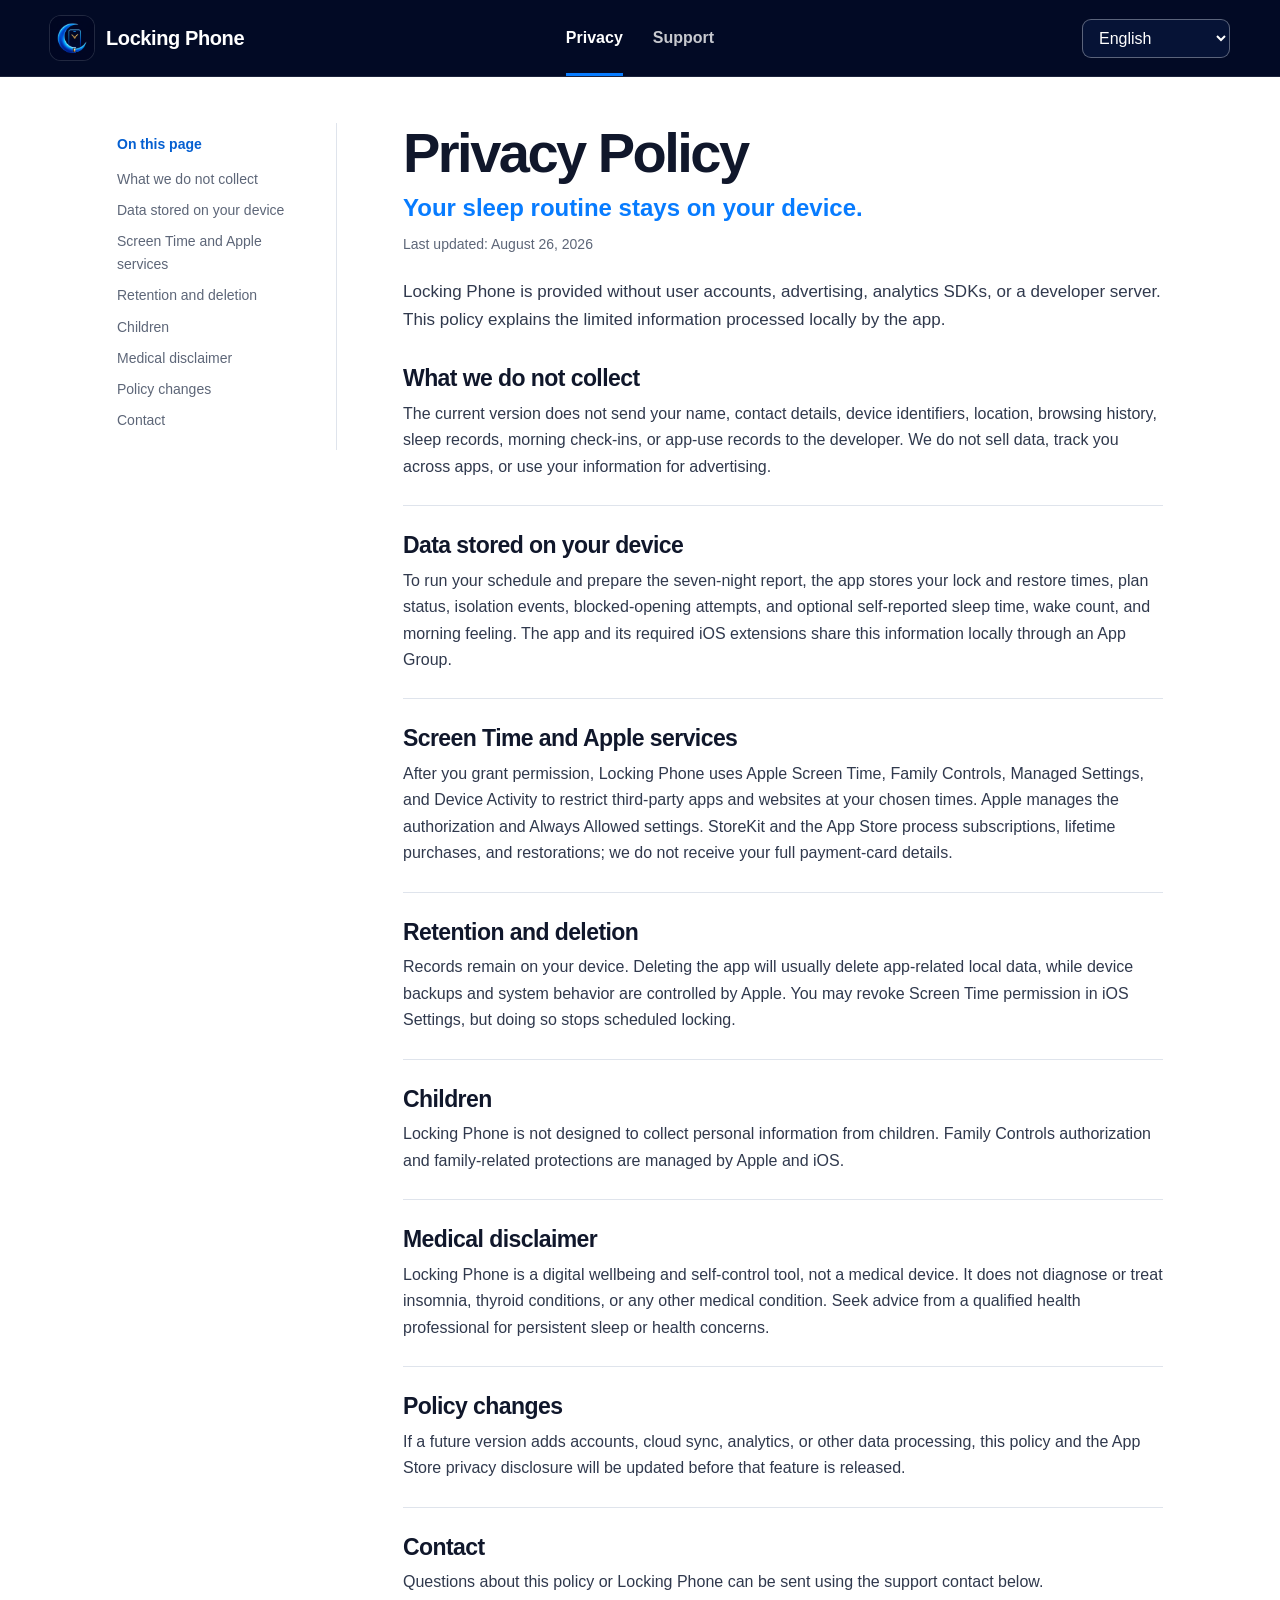
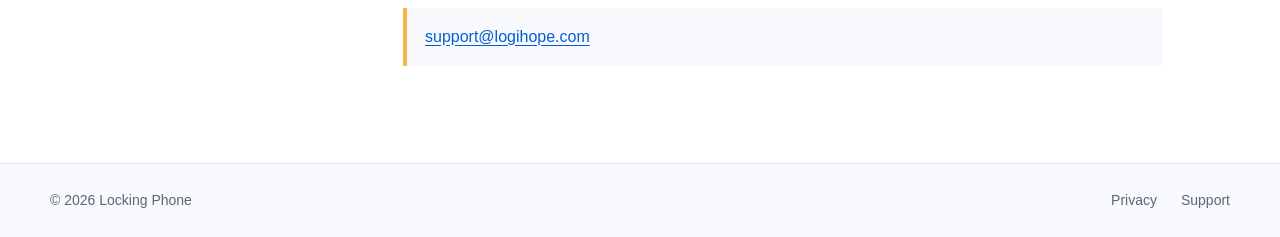
==== privacy.html @ f1afa605 "feat: add Locking Phone website" ====
<!doctype html>
<html lang="en">
<head>
  <meta charset="utf-8"><meta name="viewport" content="width=device-width, initial-scale=1"><meta name="color-scheme" content="light">
  <meta name="description" content="Privacy Policy for Locking Phone."><meta name="theme-color" content="#020a25"><meta name="robots" content="index,follow"><title>Privacy Policy · Locking Phone</title>
  <link rel="canonical" href="https://lockingphone.logihope.com/privacy.html"><meta property="og:type" content="website"><meta property="og:title" content="Privacy Policy · Locking Phone"><meta property="og:description" content="How Locking Phone processes schedules and reports locally on your device."><meta property="og:url" content="https://lockingphone.logihope.com/privacy.html"><meta property="og:image" content="https://lockingphone.logihope.com/assets/locking-phone-icon.png"><meta name="twitter:card" content="summary">
  <link rel="icon" href="assets/locking-phone-icon.png"><link rel="apple-touch-icon" href="assets/locking-phone-icon.png"><link rel="stylesheet" href="styles.css">
</head>
<body data-page="privacy">
  <a class="skip-link" href="#content">Skip to content</a>
  <header class="site-header"><div class="header-inner">
    <a class="brand" href="index.html" aria-label="Locking Phone home"><img src="assets/locking-phone-icon.png" alt="" width="44" height="44"><span>Locking Phone</span></a>
    <nav class="primary-nav" aria-label="Legal and support"><a href="privacy.html" data-nav="privacy">Privacy</a><a href="support.html" data-nav="support">Support</a></nav>
    <label class="language-control"><span class="sr-only">Language</span><select id="languageSelect" aria-label="Language"></select></label>
  </div></header>
  <main id="content" class="page-shell">
    <aside class="toc" aria-label="On this page"><strong id="tocLabel">On this page</strong><nav id="tocLinks"></nav></aside>
    <article class="document"><header class="document-header"><h1 id="pageTitle">Privacy Policy</h1><p class="lead" id="pageLead">Your sleep routine stays on your device.</p><p class="updated" id="updatedAt"></p></header><div id="pageIntro" class="intro"></div><div id="pageSections"></div></article>
  </main>
  <footer class="site-footer"><span>© <span id="copyrightYear"></span> Locking Phone</span><nav aria-label="Footer"><a href="privacy.html">Privacy</a><a href="support.html">Support</a></nav></footer>
  <noscript><p class="noscript">Locking Phone does not send your schedule, sleep check-ins, or blocked-attempt records to a developer server. JavaScript is required to display the complete localized policy.</p></noscript>
  <script src="config.js"></script><script src="app.js"></script>
</body>
</html>
---- styles.css ----
:root {
  --navy-950: #020a25;
  --navy-900: #061336;
  --ink: #10172b;
  --muted: #5d6678;
  --line: #dfe4ec;
  --blue: #087cff;
  --blue-dark: #045fd1;
  --amber: #f4b843;
  --surface: #ffffff;
  --page: #f7f9fc;
  --max-width: 1180px;
}

* { box-sizing: border-box; }

html { scroll-behavior: smooth; }

body {
  margin: 0;
  color: var(--ink);
  background: var(--surface);
  font-family: -apple-system, BlinkMacSystemFont, "Segoe UI", Roboto, Helvetica, Arial, sans-serif;
  font-size: 16px;
  line-height: 1.65;
  text-rendering: optimizeLegibility;
}

a { color: var(--blue-dark); text-underline-offset: 3px; }
a:hover { color: var(--blue); }

.skip-link {
  position: fixed;
  z-index: 100;
  top: 12px;
  left: 12px;
  padding: 9px 13px;
  border-radius: 8px;
  color: white;
  background: var(--blue-dark);
  transform: translateY(-150%);
}

.skip-link:focus { transform: translateY(0); }

.site-header {
  color: white;
  background: var(--navy-950);
  border-bottom: 1px solid rgba(255, 255, 255, 0.1);
}

.header-inner {
  width: min(calc(100% - 40px), var(--max-width));
  min-height: 76px;
  margin: 0 auto;
  display: grid;
  grid-template-columns: 1fr auto 1fr;
  align-items: center;
  gap: 28px;
}

.brand {
  display: inline-flex;
  align-items: center;
  gap: 12px;
  width: fit-content;
  color: white;
  font-size: 20px;
  font-weight: 720;
  letter-spacing: -0.02em;
  text-decoration: none;
}

.brand img {
  border-radius: 11px;
  box-shadow: 0 0 0 1px rgba(255, 255, 255, 0.12);
}

.primary-nav { display: flex; align-self: stretch; gap: 30px; }

.primary-nav a {
  position: relative;
  display: inline-flex;
  align-items: center;
  color: rgba(255, 255, 255, 0.78);
  font-weight: 620;
  text-decoration: none;
}

.primary-nav a:hover,
.primary-nav a[aria-current="page"] { color: white; }

.primary-nav a[aria-current="page"]::after {
  content: "";
  position: absolute;
  right: 0;
  bottom: 0;
  left: 0;
  height: 3px;
  background: var(--blue);
}

.language-control { justify-self: end; }

.language-control select {
  min-width: 148px;
  border: 1px solid rgba(255, 255, 255, 0.34);
  border-radius: 9px;
  padding: 9px 35px 9px 12px;
  color: white;
  background: var(--navy-900);
  font: inherit;
}

.language-control select:focus-visible,
a:focus-visible {
  outline: 3px solid var(--amber);
  outline-offset: 3px;
}

.page-shell {
  width: min(calc(100% - 40px), var(--max-width));
  min-height: calc(100vh - 150px);
  margin: 0 auto;
  display: grid;
  grid-template-columns: 220px minmax(0, 760px);
  justify-content: center;
  gap: 66px;
  padding: 46px 0 72px;
}

.toc {
  position: sticky;
  top: 28px;
  align-self: start;
  padding: 10px 28px 18px 0;
  border-right: 1px solid var(--line);
}

.toc strong {
  display: block;
  margin-bottom: 12px;
  color: var(--blue-dark);
  font-size: 14px;
}

.toc nav { display: grid; gap: 8px; }

.toc a {
  color: var(--muted);
  font-size: 14px;
  text-decoration: none;
}

.toc a:hover { color: var(--blue-dark); }

.document { min-width: 0; }

.document-header { padding-bottom: 18px; }

h1 {
  margin: 0;
  font-size: clamp(38px, 5vw, 56px);
  line-height: 1.08;
  letter-spacing: -0.045em;
}

.lead {
  margin: 9px 0 3px;
  color: var(--blue);
  font-size: clamp(19px, 2.2vw, 24px);
  font-weight: 690;
  line-height: 1.35;
}

.updated { margin: 8px 0 0; color: var(--muted); font-size: 14px; }
.intro { margin: 4px 0 30px; color: #30394d; font-size: 17px; }

.policy-section {
  padding: 0 0 25px;
  scroll-margin-top: 24px;
}

.policy-section + .policy-section { border-top: 1px solid var(--line); padding-top: 25px; }

h2 {
  margin: 0 0 8px;
  font-size: 23px;
  line-height: 1.25;
  letter-spacing: -0.025em;
}

.policy-section p { margin: 0; color: #30394d; }
.policy-section p + p { margin-top: 10px; }
.policy-section ul { margin: 10px 0 0; padding-inline-start: 22px; color: #30394d; }
.policy-section li + li { margin-top: 6px; }

.contact-box {
  margin-top: 12px;
  padding: 16px 18px;
  border-left: 4px solid var(--amber);
  background: var(--page);
}

.contact-box p { margin: 0; }

.site-footer {
  min-height: 74px;
  padding: 18px max(20px, calc((100% - var(--max-width)) / 2));
  display: flex;
  align-items: center;
  justify-content: space-between;
  gap: 24px;
  color: var(--muted);
  background: var(--page);
  border-top: 1px solid var(--line);
  font-size: 14px;
}

.site-footer nav { display: flex; gap: 24px; }
.site-footer a { color: var(--muted); text-decoration: none; }
.noscript { margin: 20px auto; max-width: 760px; padding: 20px; }
.sr-only { position: absolute; width: 1px; height: 1px; overflow: hidden; clip: rect(0, 0, 0, 0); white-space: nowrap; }

[dir="rtl"] .toc { padding: 10px 0 18px 28px; border-right: 0; border-left: 1px solid var(--line); }

@media (max-width: 820px) {
  .header-inner {
    width: min(calc(100% - 28px), var(--max-width));
    min-height: auto;
    grid-template-columns: 1fr auto;
    gap: 8px 14px;
    padding: 12px 0 0;
  }

  .brand { font-size: 18px; }
  .brand img { width: 38px; height: 38px; }
  .language-control select { min-width: 126px; max-width: 150px; }
  .primary-nav { grid-column: 1 / -1; order: 3; min-height: 48px; justify-content: center; }

  .page-shell {
    width: min(calc(100% - 32px), 720px);
    display: block;
    padding: 38px 0 56px;
  }

  .toc { display: none; }
  h1 { font-size: 39px; }
  .intro { font-size: 16px; }
  .site-footer { align-items: flex-start; flex-direction: column; gap: 10px; }
}

@media (prefers-reduced-motion: reduce) {
  html { scroll-behavior: auto; }
}

/* Marketing home */
.home-page { background: #fff; }
.home-page .site-header { position: absolute; z-index: 10; width: 100%; background: transparent; }
.home-page .site-header .header-inner { border-bottom: 1px solid rgba(255,255,255,.1); }
.home-page h2 { font-size: clamp(30px, 4vw, 48px); line-height: 1.12; letter-spacing: -.04em; }
.hero { position: relative; min-height: 720px; overflow: hidden; color: white; background: radial-gradient(circle at 75% 45%, #0b416b 0, #061c3e 30%, #020a25 68%); }
.hero::after { content:""; position:absolute; inset:auto 0 0; height:130px; background:linear-gradient(180deg, transparent, rgba(0,0,0,.32)); pointer-events:none; }
.hero-inner { position:relative; z-index:1; width:min(calc(100% - 40px), var(--max-width)); min-height:720px; margin:0 auto; padding:135px 0 56px; display:grid; grid-template-columns:1.05fr .95fr; align-items:center; gap:72px; }
.hero-copy h1 { max-width:660px; color:white; font-size:clamp(50px, 6.2vw, 78px); line-height:1.03; letter-spacing:-.055em; }
.hero-copy p { max-width:610px; margin:26px 0 0; color:rgba(255,255,255,.72); font-size:clamp(19px,2vw,24px); line-height:1.5; }
.hero-actions { margin-top:34px; display:flex; align-items:center; flex-wrap:wrap; gap:25px; }
.store-button { display:inline-flex; min-height:58px; align-items:center; justify-content:center; padding:0 24px; border-radius:13px; color:white; background:#087cff; box-shadow:0 12px 34px rgba(8,124,255,.25); font-weight:750; line-height:1.2; text-decoration:none; }
.store-button.is-disabled { cursor:default; opacity:.92; }
.text-link { display:inline-flex; align-items:center; gap:9px; color:#087cff; font-weight:720; text-decoration:none; }
.hero .text-link { color:#51b8ff; }
.phone-stage { position:relative; min-height:560px; display:grid; place-items:center; }
.moon-orbit { position:absolute; width:430px; height:430px; border:4px solid rgba(57,181,255,.3); border-left-color:#11aaff; border-radius:50%; filter:drop-shadow(0 0 22px rgba(8,156,255,.42)); transform:translate(-48px,-6px); }
.moon-orbit::after { content:""; position:absolute; width:44px; height:44px; top:37px; right:9px; border-radius:50%; background:#f7c95c; box-shadow:0 0 28px rgba(247,201,92,.7); }
.phone-frame { position:relative; z-index:2; width:300px; height:590px; padding:8px; border:2px solid #718199; border-radius:49px; background:#05080f; box-shadow:0 34px 75px rgba(0,0,0,.6),0 0 0 2px #202b38; transform:rotate(1deg); }
.phone-screen { height:100%; overflow:hidden; padding:23px 18px; border-radius:40px; color:#f5f8ff; background:linear-gradient(180deg,#071426,#091a30); }
.phone-status { display:flex; justify-content:space-between; padding:0 4px; font-size:11px; font-weight:700; }
.phone-title { margin:22px 0 18px; text-align:center; font-size:17px; font-weight:750; }
.schedule-card,.essential-card,.active-row,.schedule-row { border:1px solid rgba(255,255,255,.06); background:rgba(255,255,255,.055); }
.schedule-card { display:grid; gap:8px; padding:18px; border-radius:16px; }
.schedule-card strong { font-size:25px; letter-spacing:-.04em; }
.schedule-card strong,.schedule-row strong { direction:ltr; unicode-bidi:isolate; }
.screen-label { font-size:13px; color:#eaf2ff; }.screen-muted { font-size:11px; color:#8e9bb0; }
.schedule-row { margin-top:12px; padding:13px 12px; display:grid; grid-template-columns:1fr 1fr auto 1fr 1fr; gap:5px; align-items:end; border-radius:14px; font-size:10px; color:#8e9bb0; }
.schedule-row strong { color:white; font-size:13px; }.clock-dot { color:var(--amber); font-size:19px; grid-row:1/3; grid-column:3; align-self:center; }
.active-row { margin-top:12px; padding:13px; display:flex; align-items:center; gap:11px; border-radius:14px; }
.active-row strong,.active-row small { display:block; }.active-row strong{font-size:13px}.active-row small{margin-top:3px;color:#8e9bb0;font-size:10px}.lock-symbol{color:#32b7ff;font-size:24px}
.essential-card{margin-top:12px;padding:14px;border-radius:14px}.essential-icons{display:flex;justify-content:space-around;margin-top:15px}.essential-icons>span{display:grid;place-items:center;width:48px;height:48px;border-radius:13px;background:#1fbf59;font-size:22px}.essential-icons>span:last-child{color:#121212;background:#f4f4f5}.essential-icons small{margin-top:8px;color:#d5dbea;font-size:8px;white-space:nowrap}
.benefits { width:min(calc(100% - 40px),var(--max-width)); margin:0 auto; padding:78px 0 86px; }
.benefit-list { display:grid; grid-template-columns:repeat(4,1fr); }
.benefit-list article { padding:4px 30px; text-align:center; }.benefit-list article+article{border-inline-start:1px solid var(--line)}
.feature-icon { display:grid; place-items:center; width:64px; height:64px; margin:0 auto 21px; border:2px solid #5a9eff; border-radius:22px; color:#086ee3; background:#eef7ff; font-size:29px; }
.benefit-list h3,.steps h3 { margin:0; font-size:20px; line-height:1.2; letter-spacing:-.025em; }.benefit-list p,.steps p{margin:12px auto 0;color:var(--muted);font-size:15px;line-height:1.5}
.how-section { padding:82px 0 92px; background:#f8fbff; }.section-inner{width:min(calc(100% - 40px),1040px);margin:0 auto}.section-inner>h2{text-align:center}
.steps { position:relative; margin-top:58px; display:grid; grid-template-columns:repeat(3,1fr); gap:80px; }.steps::before{content:"";position:absolute;top:57px;left:17%;right:17%;border-top:2px dashed #cfdae8}
.steps article{position:relative;text-align:center}.step-number{position:absolute;z-index:2;top:-7px;left:calc(50% - 62px);display:grid;place-items:center;width:30px;height:30px;border-radius:50%;color:white;background:#087cff;font-weight:800}.step-illustration{position:relative;z-index:1;display:grid;place-items:center;width:116px;height:116px;margin:0 auto 25px;border-radius:50%;color:#0a4a9d;background:#eaf4ff;font-size:43px}
.privacy-band{padding:78px 20px;background:linear-gradient(105deg,#eef8ff,#fff)}.privacy-inner{width:min(100%,980px);margin:0 auto;display:grid;grid-template-columns:190px 1fr;align-items:center;gap:60px}.privacy-mark{display:grid;place-items:center;width:170px;height:170px;border:2px solid #1783ef;border-radius:50%;color:#0870db;box-shadow:0 0 0 22px rgba(8,124,255,.04),0 0 0 45px rgba(8,124,255,.025);font-size:78px}.privacy-inner p{max-width:690px;margin:15px 0 18px;color:#465167;font-size:18px}
.final-cta{width:min(calc(100% - 40px),var(--max-width));margin:0 auto;padding:70px 0;display:grid;grid-template-columns:auto 1fr auto;align-items:center;gap:28px}.final-cta img{border-radius:22px}.final-cta h2{margin:0;font-size:34px}.final-cta p{margin:8px 0 0;color:var(--muted)}
.home-footer{color:rgba(255,255,255,.67);background:var(--navy-950);border-top-color:rgba(255,255,255,.1)}.footer-brand{display:flex;align-items:center;gap:10px;color:white!important;font-weight:720;text-decoration:none}.footer-brand img{border-radius:8px}.home-footer a{color:rgba(255,255,255,.72)}
[dir="rtl"] .hero-copy,[dir="rtl"] .privacy-inner{text-align:right}

@media(max-width:900px){.hero-inner{grid-template-columns:1fr;gap:28px;padding-top:180px;text-align:center}.hero-copy h1,.hero-copy p{margin-inline:auto}.hero-actions{justify-content:center}.hero{min-height:auto}.phone-stage{min-height:600px}.benefit-list{grid-template-columns:repeat(2,1fr);gap:48px 0}.benefit-list article:nth-child(3){border-inline-start:0}.steps{gap:30px}.final-cta{grid-template-columns:auto 1fr}.final-cta .store-button{grid-column:1/-1}.home-footer{align-items:center;flex-direction:row;flex-wrap:wrap}}
@media(max-width:620px){.home-page .header-inner{background:rgba(2,10,37,.7);backdrop-filter:blur(14px)}.hero-inner{width:min(calc(100% - 32px),var(--max-width));padding-top:190px}.hero-copy h1{font-size:43px}.hero-copy p{font-size:18px}.phone-stage{min-height:530px}.phone-frame{width:266px;height:525px;border-radius:43px}.phone-screen{border-radius:35px}.moon-orbit{width:340px;height:340px}.benefits{padding:62px 0}.benefit-list{grid-template-columns:1fr}.benefit-list article{padding:28px 22px}.benefit-list article+article{border-inline-start:0;border-top:1px solid var(--line)}.steps{grid-template-columns:1fr;gap:45px}.steps::before{display:none}.privacy-inner{grid-template-columns:1fr;text-align:center;gap:42px}.privacy-mark{margin:auto}.final-cta{grid-template-columns:1fr;text-align:center}.final-cta img{margin:auto}.home-footer{align-items:flex-start;flex-direction:column}.home-footer nav{order:3}}
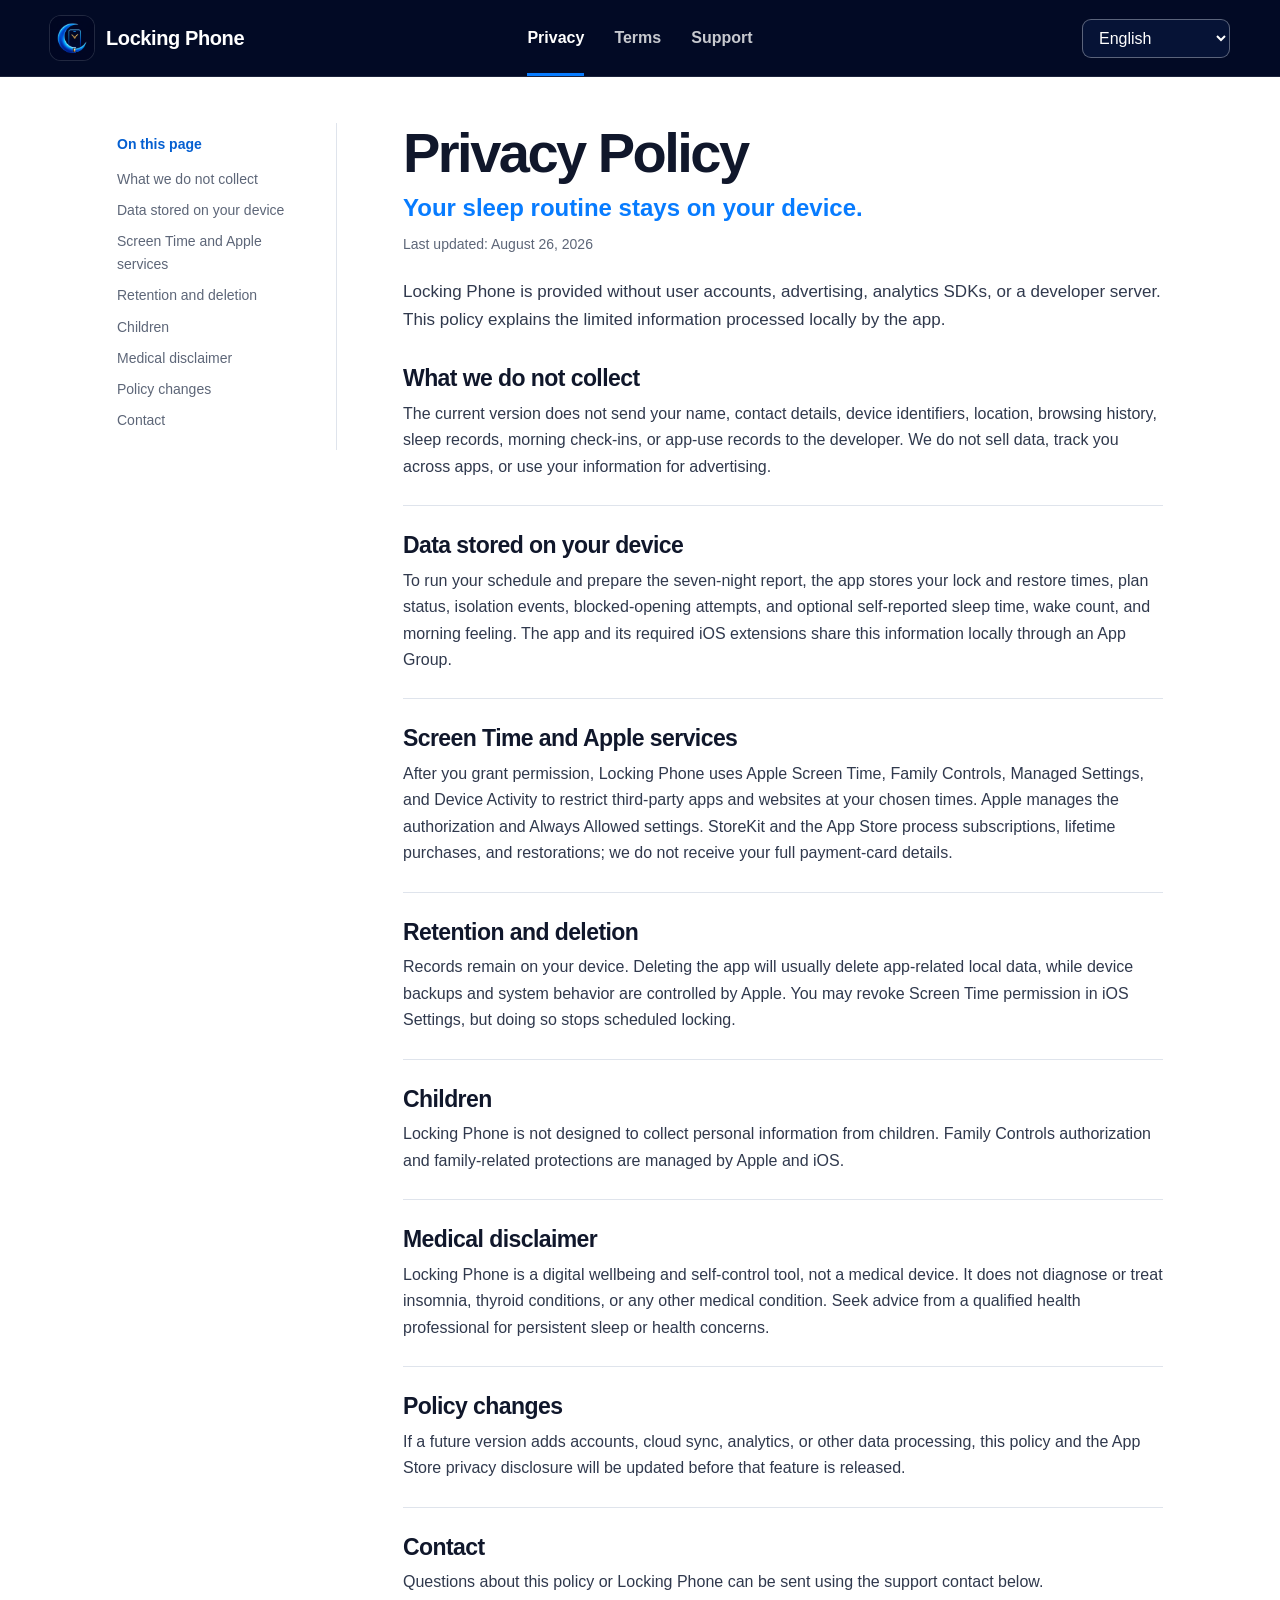
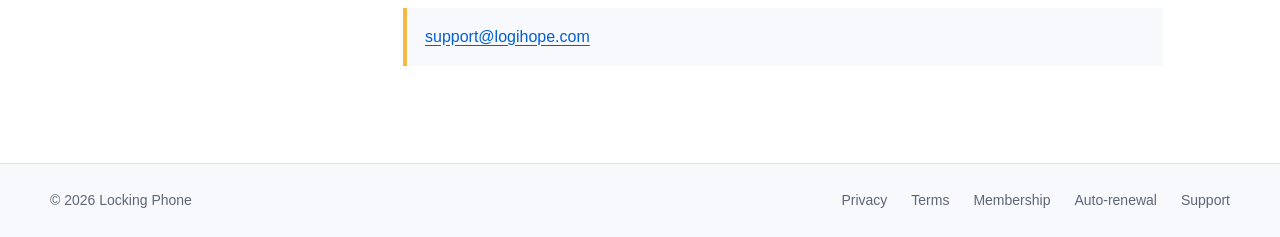
==== commit fafc9467: "Integrate legal pages across website" ====
--- a/privacy.html
+++ b/privacy.html
@@ -10,14 +10,14 @@
   <a class="skip-link" href="#content">Skip to content</a>
   <header class="site-header"><div class="header-inner">
     <a class="brand" href="index.html" aria-label="Locking Phone home"><img src="assets/locking-phone-icon.png" alt="" width="44" height="44"><span>Locking Phone</span></a>
-    <nav class="primary-nav" aria-label="Legal and support"><a href="privacy.html" data-nav="privacy">Privacy</a><a href="support.html" data-nav="support">Support</a></nav>
+    <nav class="primary-nav" aria-label="Legal and support"><a href="privacy.html" data-nav="privacy">Privacy</a><a href="terms.html" data-nav="terms">Terms</a><a href="support.html" data-nav="support">Support</a></nav>
     <label class="language-control"><span class="sr-only">Language</span><select id="languageSelect" aria-label="Language"></select></label>
   </div></header>
   <main id="content" class="page-shell">
     <aside class="toc" aria-label="On this page"><strong id="tocLabel">On this page</strong><nav id="tocLinks"></nav></aside>
     <article class="document"><header class="document-header"><h1 id="pageTitle">Privacy Policy</h1><p class="lead" id="pageLead">Your sleep routine stays on your device.</p><p class="updated" id="updatedAt"></p></header><div id="pageIntro" class="intro"></div><div id="pageSections"></div></article>
   </main>
-  <footer class="site-footer"><span>© <span id="copyrightYear"></span> Locking Phone</span><nav aria-label="Footer"><a href="privacy.html">Privacy</a><a href="support.html">Support</a></nav></footer>
+  <footer class="site-footer"><span>© <span id="copyrightYear"></span> Locking Phone</span><nav aria-label="Footer"><a href="privacy.html" data-footer-link="privacy">Privacy</a><a href="terms.html" data-footer-link="terms">Terms</a><a href="membership.html" data-footer-link="membership">Membership</a><a href="auto-renewal.html" data-footer-link="renewal">Auto-renewal</a><a href="support.html" data-footer-link="support">Support</a></nav></footer>
   <noscript><p class="noscript">Locking Phone does not send your schedule, sleep check-ins, or blocked-attempt records to a developer server. JavaScript is required to display the complete localized policy.</p></noscript>
   <script src="config.js"></script><script src="app.js"></script>
 </body>
--- a/styles.css
+++ b/styles.css
@@ -204,6 +204,18 @@
 
 .contact-box p { margin: 0; }
 
+.related-documents {
+  margin-top: 18px;
+  padding: 22px 24px;
+  border: 1px solid var(--line);
+  border-radius: 16px;
+  background: var(--page);
+}
+
+.related-documents h2 { font-size: 18px; }
+.related-documents nav { display: flex; flex-wrap: wrap; gap: 10px 22px; }
+.related-documents a { font-weight: 620; text-decoration: none; }
+
 .site-footer {
   min-height: 74px;
   padding: 18px max(20px, calc((100% - var(--max-width)) / 2));
@@ -217,7 +229,7 @@
   font-size: 14px;
 }
 
-.site-footer nav { display: flex; gap: 24px; }
+.site-footer nav { display: flex; flex-wrap: wrap; justify-content: flex-end; gap: 8px 24px; }
 .site-footer a { color: var(--muted); text-decoration: none; }
 .noscript { margin: 20px auto; max-width: 760px; padding: 20px; }
 .sr-only { position: absolute; width: 1px; height: 1px; overflow: hidden; clip: rect(0, 0, 0, 0); white-space: nowrap; }
@@ -248,6 +260,7 @@
   h1 { font-size: 39px; }
   .intro { font-size: 16px; }
   .site-footer { align-items: flex-start; flex-direction: column; gap: 10px; }
+  .site-footer nav { justify-content: flex-start; }
 }
 
 @media (prefers-reduced-motion: reduce) {
